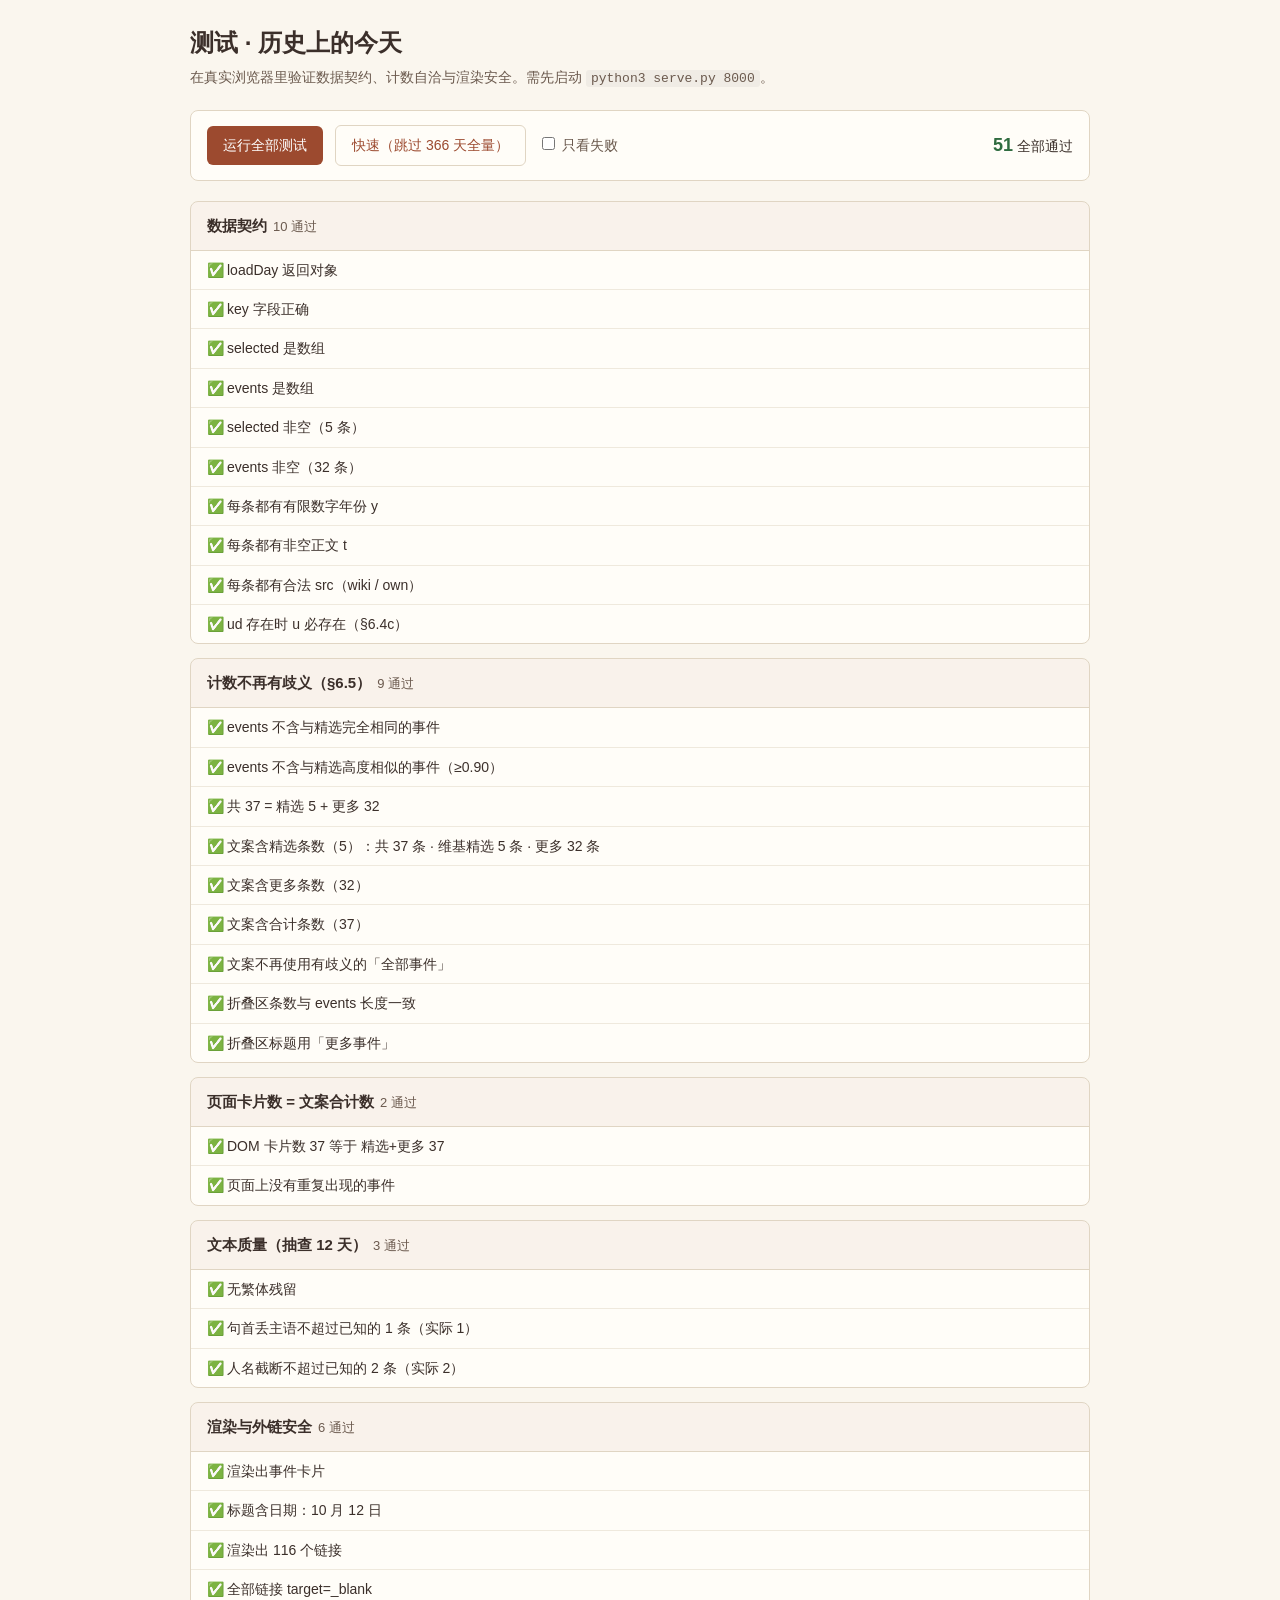
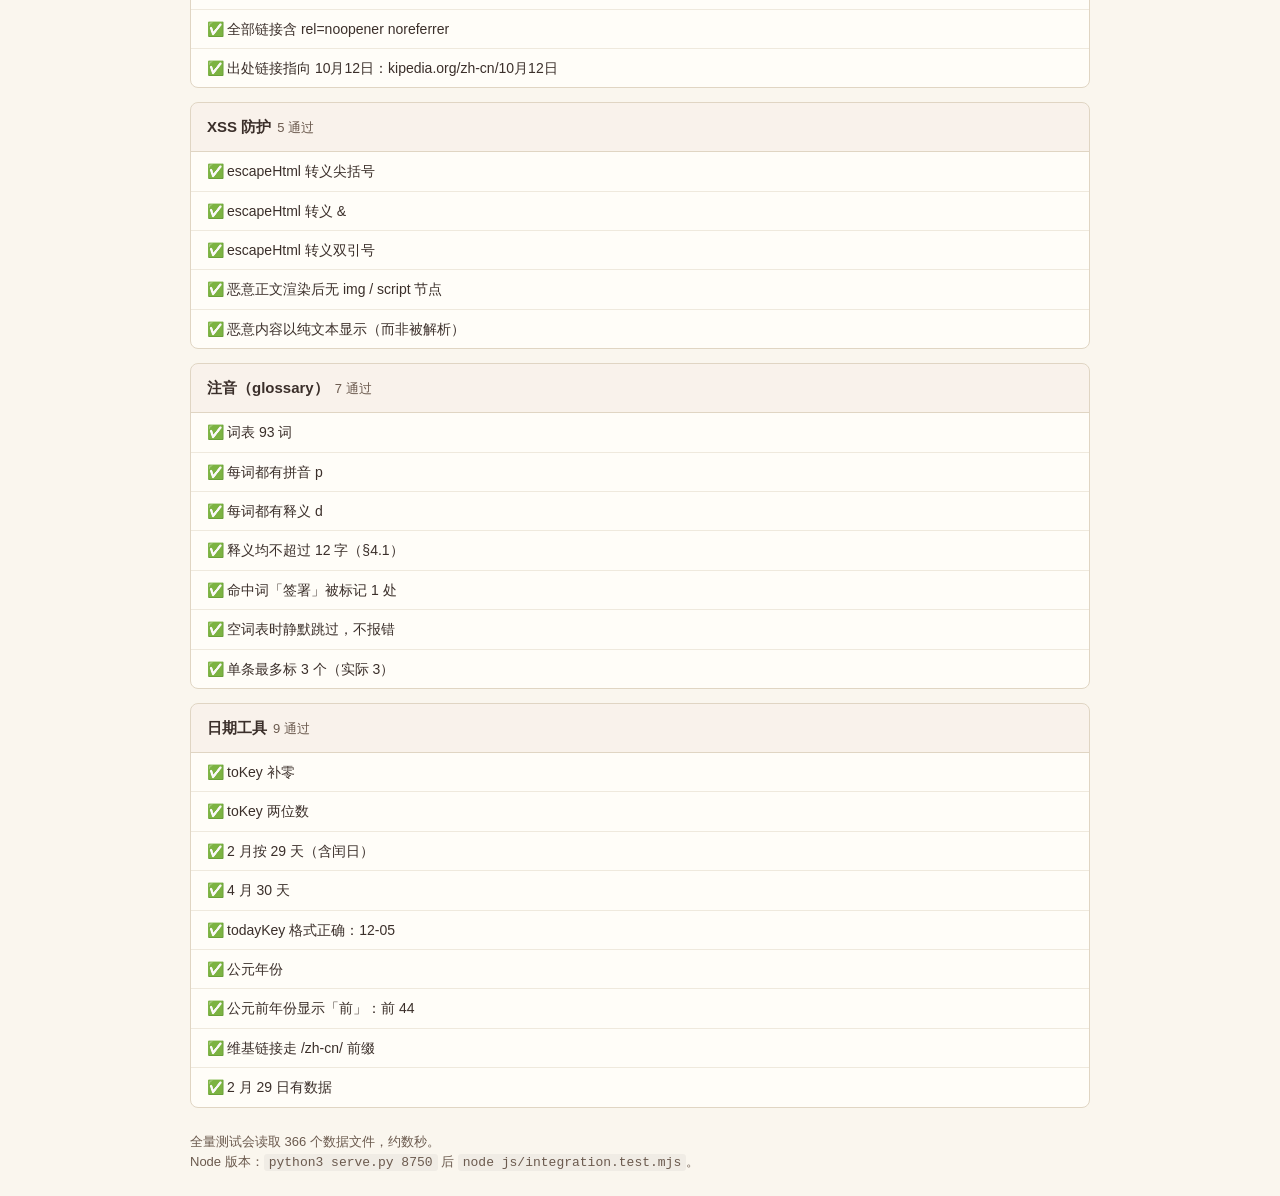
==== test.html @ 4c3e068c "精选与更多事件去重，并改掉有歧义的计数文案 用户反馈「维基精选 5 条 · 全部事件 34 条」看不懂：「全部」就该是所有， 那应该是 39 条，而数字有时显示 39、有时 34。  查下来文案歧义只" ====
<!DOCTYPE html>
<html lang="zh-Hans">
<head>
<meta charset="utf-8">
<meta name="viewport" content="width=device-width, initial-scale=1">
<title>测试 · 历史上的今天</title>
<!--
  浏览器内测试页 —— 直接打开就能看结果，不需要装 Node。

      python3 serve.py 8000      然后访问  http://127.0.0.1:8000/test.html

  和 js/*.test.mjs 的分工：
    - 这一页：在**真实浏览器**里跑，用真实数据文件验证数据契约与渲染结果。
      失败时直接显示是哪一天、哪一条，便于自查。
    - js/integration.test.mjs：在 Node 里跑，接 CI / pre-push 钩子。
  两者断言重叠但不互相替代 —— 浏览器能发现 Node 的 DOM 替身发现不了的问题
  （真实 innerHTML 解析、真实 a.rel 归一化等）。

  ⚠ renderDay() 直接写页面上的真实节点，所以下方 #sandbox 里按
    index.html 的结构放了一份同 id 的替身。改 index.html 的结构时，
    这里要同步 —— 否则测试会以「找不到节点」的形式失败。
-->
<style>
  :root{
    --bg:#faf6ee; --card:#fffdf8; --text:#3b2f2a; --sub:#6b5a4e;
    --ok:#2f6b3f; --bad:#9c2f2f; --warn:#8a6a2f;
    --border:#e0d5c3; --accent:#9c4a2f;
  }
  *{box-sizing:border-box}
  body{
    margin:0; padding:24px;
    background:var(--bg); color:var(--text);
    font:16px/1.6 -apple-system,BlinkMacSystemFont,'PingFang SC','Microsoft YaHei',sans-serif;
  }
  .wrap{max-width:900px;margin:0 auto}
  h1{font-size:24px;margin:0 0 4px}
  .lede{color:var(--sub);font-size:14px;margin:0 0 20px}
  .bar{
    display:flex;gap:12px;align-items:center;flex-wrap:wrap;
    padding:14px 16px;margin-bottom:20px;
    background:var(--card);border:1px solid var(--border);border-radius:8px;
    position:sticky;top:0;z-index:5;
  }
  button{
    font:inherit;font-size:14px;padding:8px 16px;cursor:pointer;
    background:var(--accent);color:#fff;border:none;border-radius:6px;
  }
  button:hover{opacity:.9}
  button:disabled{opacity:.5;cursor:default}
  button.sec{background:transparent;color:var(--accent);border:1px solid var(--border)}
  .tally{margin-left:auto;font-variant-numeric:tabular-nums;font-size:14px}
  .tally b{font-size:18px}
  .t-ok{color:var(--ok)} .t-bad{color:var(--bad)} .t-run{color:var(--warn)}
  section.grp{
    background:var(--card);border:1px solid var(--border);
    border-radius:8px;margin-bottom:14px;overflow:hidden;
  }
  section.grp > h2{
    font-size:15px;margin:0;padding:12px 16px;
    background:rgba(156,74,47,.06);border-bottom:1px solid var(--border);
  }
  section.grp > h2 .n{font-weight:400;color:var(--sub);font-size:13px;margin-left:6px}
  ul{list-style:none;margin:0;padding:0}
  li{padding:8px 16px;border-bottom:1px solid rgba(224,213,195,.5);font-size:14px}
  li:last-child{border-bottom:none}
  li .ic{display:inline-block;width:20px}
  li.pass .ic{color:var(--ok)} li.fail .ic{color:var(--bad)}
  li.fail{background:rgba(156,47,47,.05)}
  li .why{display:block;margin:4px 0 0 20px;color:var(--bad);font-size:13px;
          font-family:ui-monospace,Menlo,Consolas,monospace;white-space:pre-wrap}
  .hide-pass li.pass{display:none}
  .empty{padding:14px 16px;color:var(--sub);font-size:14px}
  footer{margin-top:24px;color:var(--sub);font-size:13px}
  code{background:rgba(0,0,0,.04);padding:1px 5px;border-radius:3px;font-size:13px}
  /* 渲染替身：测试用，不展示 */
  #sandbox{position:absolute;left:-9999px;top:0;width:900px}
</style>
</head>
<body>
<div class="wrap">
  <h1>测试 · 历史上的今天</h1>
  <p class="lede">
    在真实浏览器里验证数据契约、计数自洽与渲染安全。需先启动
    <code>python3 serve.py 8000</code>。
  </p>

  <div class="bar">
    <button id="run">运行全部测试</button>
    <button id="runFast" class="sec">快速（跳过 366 天全量）</button>
    <label style="font-size:14px;color:var(--sub)">
      <input type="checkbox" id="onlyFail"> 只看失败
    </label>
    <span class="tally" id="tally">尚未运行</span>
  </div>

  <div id="out"></div>

  <footer>
    全量测试会读取 366 个数据文件，约数秒。<br>
    Node 版本：<code>python3 serve.py 8750</code> 后
    <code>node js/integration.test.mjs</code>。
  </footer>
</div>

<!-- renderDay() 需要的真实节点，结构对齐 index.html -->
<div id="sandbox" aria-hidden="true">
  <h1 id="heroDate"></h1>
  <p id="heroMeta"></p>
  <!-- ⚠ sourceLink 的 target/rel 由 index.html 的静态标记提供（renderDay
       只改 href 与文字），所以替身这里也必须带上 —— 否则「全部外链
       带 rel」那条会以测试替身自身的缺陷形式失败，而不是真有问题。 -->
  <p><a id="sourceLink" href="#" target="_blank" rel="noopener noreferrer"></a></p>
  <div id="filterBar"></div>
  <p id="emptyState" hidden></p>
  <div class="content">
    <section class="selected-section"><div id="selectedList"></div></section>
    <section class="events-section">
      <button id="evtToggle" aria-expanded="false">
        <span id="evtTitle">更多事件（<span id="evtCount">0</span>）</span>
      </button>
      <div id="eventsList"></div>
    </section>
  </div>
  <span id="fetchDate"></span>
</div>

<script type="module">
import { loadDay, toKey, todayKey, daysInMonth } from './js/api.js';
import { loadGlossary, findMarks, MAX_MARKS_PER_EVENT } from './js/glossary.js';
import { renderDay, escapeHtml, wikiUrl, formatYear, setCategory } from './js/render.js';

/* ---------- 极简测试框架 ---------- */
const groups = [];
let cur = null;
function group(name, fn, slow = false) { groups.push({ name, fn, slow }); }
function ok(cond, name, detail = '') {
  cur.items.push({ pass: !!cond, name, detail: cond ? '' : String(detail) });
}
function eq(a, b, name) {
  ok(a === b, name, `期望 ${JSON.stringify(b)}，实际 ${JSON.stringify(a)}`);
}

const out = document.getElementById('out');
const tally = document.getElementById('tally');

function paint() {
  out.innerHTML = '';
  for (const g of groups) {
    if (!g.items) continue;
    const p = g.items.filter(i => i.pass).length;
    const f = g.items.length - p;
    const sec = document.createElement('section');
    sec.className = 'grp';
    const head = document.createElement('h2');
    head.textContent = g.name;
    const n = document.createElement('span');
    n.className = 'n';
    n.textContent = f ? `${p} 通过 · ${f} 失败` : `${p} 通过`;
    if (f) n.style.color = 'var(--bad)';
    head.appendChild(n);
    sec.appendChild(head);
    const ul = document.createElement('ul');
    for (const it of g.items) {
      const li = document.createElement('li');
      li.className = it.pass ? 'pass' : 'fail';
      const ic = document.createElement('span');
      ic.className = 'ic';
      ic.textContent = it.pass ? '✅' : '❌';
      li.appendChild(ic);
      li.appendChild(document.createTextNode(it.name));
      if (!it.pass && it.detail) {
        const w = document.createElement('span');
        w.className = 'why';
        w.textContent = it.detail;
        li.appendChild(w);
      }
      ul.appendChild(li);
    }
    sec.appendChild(ul);
    out.appendChild(sec);
  }
  const all = groups.flatMap(g => g.items || []);
  const p = all.filter(i => i.pass).length;
  const f = all.length - p;
  tally.innerHTML = '';
  const b = document.createElement('b');
  b.className = f ? 't-bad' : 't-ok';
  b.textContent = f ? String(f) : String(p);
  tally.appendChild(b);
  tally.appendChild(document.createTextNode(f ? ` 失败 · ${p} 通过` : ' 全部通过'));
}

/* ---------- 工具 ---------- */
const norm = s => s.replace(/（图）/g, '');

// Dice 系数（按二元组）—— 够用来识别「是不是同一件事」
function similar(a, b) {
  if (a === b) return 1;
  const bg = s => {
    const m = new Map();
    for (let i = 0; i < s.length - 1; i++) {
      const g = s.slice(i, i + 2);
      m.set(g, (m.get(g) || 0) + 1);
    }
    return m;
  };
  const A = bg(a), B = bg(b);
  let inter = 0, total = 0;
  for (const [g, c] of A) { total += c; if (B.has(g)) inter += Math.min(c, B.get(g)); }
  for (const [, c] of B) total += c;
  return total ? (2 * inter) / total : 0;
}

function allDayKeys() {
  const out = [];
  for (let m = 1; m <= 12; m++)
    for (let d = 1; d <= daysInMonth(m); d++) out.push(toKey(m, d));
  return out;
}

/* 找出某天里 events 与 selected 重复的条目 */
function dupsIn(day) {
  const selSet = new Set(day.selected.map(e => norm(e.t)));
  const exact = day.events.filter(e => selSet.has(norm(e.t)));
  const near = day.events.filter(e => !selSet.has(norm(e.t)) &&
    day.selected.some(s => s.y === e.y && similar(norm(s.t), norm(e.t)) >= 0.90));
  return { exact, near };
}

/* ---------- 测试 ---------- */

group('数据契约', async () => {
  const day = await loadDay('10-12');
  ok(day && typeof day === 'object', 'loadDay 返回对象');
  eq(day.key, '10-12', 'key 字段正确');
  ok(Array.isArray(day.selected), 'selected 是数组');
  ok(Array.isArray(day.events), 'events 是数组');
  ok(day.selected.length > 0, `selected 非空（${day.selected.length} 条）`);
  ok(day.events.length > 0, `events 非空（${day.events.length} 条）`);
  const all = [...day.selected, ...day.events];
  ok(all.every(e => typeof e.y === 'number' && Number.isFinite(e.y)),
     '每条都有有限数字年份 y');
  ok(all.every(e => typeof e.t === 'string' && e.t.length > 0),
     '每条都有非空正文 t');
  ok(all.every(e => e.src === 'wiki' || e.src === 'own'),
     '每条都有合法 src（wiki / own）');
  ok(all.every(e => !e.ud || e.u), 'ud 存在时 u 必存在（§6.4c）');
});

group('计数不再有歧义（§6.5）', async () => {
  const day = await loadDay('10-12');
  const { exact, near } = dupsIn(day);

  // 本组核心：events 必须**不含**精选里的事件。
  // 否则「更多 N 条」和页面实际卡片数对不上 —— 这正是用户报的困惑：
  // 旧文案「全部事件 34 条」，而页面上有 39 张卡片。
  eq(exact.length, 0, 'events 不含与精选完全相同的事件',
     exact.slice(0, 3).map(e => e.t.slice(0, 36)).join(' | '));
  eq(near.length, 0, 'events 不含与精选高度相似的事件（≥0.90）',
     near.slice(0, 3).map(e => e.t.slice(0, 36)).join(' | '));

  const sel = day.selected.length, rest = day.events.length;
  ok(sel + rest > 0, `共 ${sel + rest} = 精选 ${sel} + 更多 ${rest}`);

  // 文案自身的断言：渲染后那一行必须把三个数都写出来，且加得起来
  const words = await loadGlossary();
  renderDay(day, words);
  const meta = document.getElementById('heroMeta').textContent;
  ok(meta.includes(`${sel} 条`), `文案含精选条数（${sel}）：${meta}`);
  ok(meta.includes(`${rest} 条`), `文案含更多条数（${rest}）`);
  ok(meta.includes(`${sel + rest} 条`), `文案含合计条数（${sel + rest}）`);
  ok(!meta.includes('全部事件'), '文案不再使用有歧义的「全部事件」');

  // 折叠区标题也必须是「更多」，且数字与 events 长度一致
  eq(document.getElementById('evtCount').textContent, String(rest),
     '折叠区条数与 events 长度一致');
  ok(document.getElementById('evtTitle').textContent.includes('更多'),
     '折叠区标题用「更多事件」');
});

group('页面卡片数 = 文案合计数', async () => {
  // 最直接的验证：真实渲染后数一遍 DOM 里的卡片
  const day = await loadDay('10-12');
  const words = await loadGlossary();
  setCategory(null);
  renderDay(day, words);
  const cards = document.querySelectorAll('#sandbox .event-card').length;
  const expect = day.selected.length + day.events.length;
  eq(cards, expect, `DOM 卡片数 ${cards} 等于 精选+更多 ${expect}`);

  // 同一条事件不应在页面上出现两次
  const texts = [...document.querySelectorAll('#sandbox .event-text')]
    .map(n => norm(n.textContent));
  const seen = new Set(), dup = [];
  for (const t of texts) { if (seen.has(t)) dup.push(t); seen.add(t); }
  eq(dup.length, 0, '页面上没有重复出现的事件',
     dup.slice(0, 3).map(t => t.slice(0, 36)).join(' | '));
});

group('全年 366 天计数自洽', async () => {
  const keys = allDayKeys();
  const failLoad = [], dupDays = [];
  let totalSel = 0, totalRest = 0;
  for (const k of keys) {
    const day = await loadDay(k);
    if (!day || day.isEmpty) { failLoad.push(k); continue; }
    totalSel += day.selected.length;
    totalRest += day.events.length;
    const { exact, near } = dupsIn(day);
    if (exact.length || near.length) dupDays.push(`${k}(${exact.length}+${near.length})`);
  }
  eq(failLoad.length, 0, '366 天全部可加载',
     `失败：${failLoad.slice(0, 6).join(', ')}`);
  eq(dupDays.length, 0, '没有任何一天存在精选/其余重复',
     `仍有重复：${dupDays.slice(0, 8).join(', ')}`);
  ok(totalSel > 0 && totalRest > 0,
     `全年合计：精选 ${totalSel} · 其余 ${totalRest} · 共 ${totalSel + totalRest}`);
}, true);

group('文本质量（抽查 12 天）', async () => {
  const sample = ['01-01','02-29','03-15','04-30','05-24','06-06',
                  '07-04','08-19','09-04','10-12','11-28','12-25'];
  const trad = [], headless = [], lonely = [];
  for (const k of sample) {
    const day = await loadDay(k);
    for (const e of [...day.selected, ...day.events]) {
      if (/[這個們來說時後點電話國學會賣東]/.test(e.t)) trad.push(`${k} ${e.t.slice(0,30)}`);
      if (/^(?:和(?!谐|平|解|约|议)|与(?!会|其)|及|、|，)/.test(e.t))
        headless.push(`${k} ${e.t.slice(0,30)}`);
      if (/·(?=[，。、）]|$)|(?:^|[，。、（])·/.test(e.t))
        lonely.push(`${k} ${e.t.slice(0,30)}`);
    }
  }
  eq(trad.length, 0, '无繁体残留', trad.slice(0, 3).join(' | '));

  // 上游残缺：events 端点里也没有完好版本的，只能人工修。
  // 全年共 8 条（spec.md §10.1 同一张清单），抽查的 12 天里落了 3 条。
  // 这里断言「不超过已知数量」而不是「为 0 」—— 否则每次跑都红，
  // 红灯就失去意义了。修完人工清单后把下面两个数字改成 0。
  const KNOWN_HEADLESS = 1;   // 11-28 1660 皇家学会（与等12名科学家…）
  const KNOWN_LONELY = 2;     // 04-30 1789 华盛顿、11-28 1919 阿斯特
  ok(headless.length <= KNOWN_HEADLESS,
     `句首丢主语不超过已知的 ${KNOWN_HEADLESS} 条（实际 ${headless.length}）`,
     headless.join(' | '));
  ok(lonely.length <= KNOWN_LONELY,
     `人名截断不超过已知的 ${KNOWN_LONELY} 条（实际 ${lonely.length}）`,
     lonely.join(' | '));
});

group('已知上游残缺清单（全年 5 条，待人工修）', async () => {
  // 把残缺条目列出来，而不是让它们以「失败」的形式出现 ——
  // 这是待办清单，不是回归。数量变多才算回归。
  const keys = allDayKeys();
  const broken = [];
  for (const k of keys) {
    const day = await loadDay(k);
    if (!day || day.isEmpty) continue;
    for (const e of day.selected) {
      if (/^(?:和(?!谐|平|解|约|议)|与(?!会|其)|及|、|，)/.test(e.t) ||
          /·(?=[，。、）]|$)|(?:^|[，。、（])·/.test(e.t))
        broken.push(`${k} ${e.y} ${e.t.slice(0, 34)}`);
    }
  }
  ok(broken.length <= 5,
     `残缺条目不超过已知的 5 条（实际 ${broken.length}）`,
     broken.join('\n'));
  for (const b of broken) ok(true, `待人工修：${b}`);
}, true);

group('渲染与外链安全', async () => {
  const day = await loadDay('10-12');
  const words = await loadGlossary();
  renderDay(day, words);

  ok(document.querySelectorAll('#sandbox .event-card').length > 0, '渲染出事件卡片');
  ok(document.getElementById('heroDate').textContent.includes('10'),
     `标题含日期：${document.getElementById('heroDate').textContent}`);

  const links = [...document.querySelectorAll('#sandbox a')];
  ok(links.length > 0, `渲染出 ${links.length} 个链接`);
  // 点出去就离开本站，不该顶掉用户正在看的日期（layout.md §5.6b）
  const noBlank = links.filter(a => a.target !== '_blank');
  eq(noBlank.length, 0, '全部链接 target=_blank',
     noBlank.slice(0, 3).map(a => a.textContent).join(' | '));
  const noRel = links.filter(a =>
    !(a.rel || '').includes('noopener') || !(a.rel || '').includes('noreferrer'));
  eq(noRel.length, 0, '全部链接含 rel=noopener noreferrer',
     noRel.slice(0, 3).map(a => a.textContent).join(' | '));

  // 出处链接必须指向当天的维基日期条目
  const src = document.getElementById('sourceLink');
  ok(src.href.includes('10') && src.href.includes('12'),
     `出处链接指向 10月12日：${decodeURIComponent(src.href).slice(-24)}`);
});

group('XSS 防护', async () => {
  eq(escapeHtml('<img src=x onerror=alert(1)>'),
     '&lt;img src=x onerror=alert(1)&gt;', 'escapeHtml 转义尖括号');
  ok(escapeHtml('a&b').includes('&amp;'), 'escapeHtml 转义 &');
  ok(escapeHtml('"q"').includes('&quot;'), 'escapeHtml 转义双引号');

  // 把恶意正文灌进真实渲染链路，再检查有没有可执行节点落地
  const words = await loadGlossary();
  const evil = {
    key: '10-12',
    generated: '2026-10',
    selected: [{ y: 2000, t: '<img src=x onerror="alert(1)">', src: 'wiki' }],
    events: [{ y: 2001, t: '<script>alert(2)<\/script>', src: 'wiki' }],
  };
  renderDay(evil, words);
  eq(document.querySelectorAll('#sandbox img, #sandbox script').length, 0,
     '恶意正文渲染后无 img / script 节点');
  ok(document.querySelector('#sandbox .event-text').textContent.includes('<img'),
     '恶意内容以纯文本显示（而非被解析）');
});

group('注音（glossary）', async () => {
  const words = await loadGlossary();
  const keys = Object.keys(words);
  ok(keys.length > 0, `词表 ${keys.length} 词`);
  ok(keys.every(k => words[k].p), '每词都有拼音 p');
  ok(keys.every(k => words[k].d), '每词都有释义 d');
  const tooLong = keys.filter(k => words[k].d.length > 12);
  eq(tooLong.length, 0, '释义均不超过 12 字（§4.1）',
     tooLong.slice(0, 3).map(k => `${k}:${words[k].d}`).join(' | '));

  const probe = keys[0];
  ok(findMarks(`前置${probe}后置`, words).length === 1,
     `命中词「${probe}」被标记 1 处`);
  eq(findMarks('完全没有难词的普通句子', {}).length, 0,
     '空词表时静默跳过，不报错');
  const many = findMarks(keys.slice(0, 8).join('、'), words);
  ok(many.length <= MAX_MARKS_PER_EVENT,
     `单条最多标 ${MAX_MARKS_PER_EVENT} 个（实际 ${many.length}）`);
});

group('日期工具', async () => {
  eq(toKey(1, 1), '01-01', 'toKey 补零');
  eq(toKey(10, 12), '10-12', 'toKey 两位数');
  eq(daysInMonth(2), 29, '2 月按 29 天（含闰日）');
  eq(daysInMonth(4), 30, '4 月 30 天');
  ok(/^\d{2}-\d{2}$/.test(todayKey()), `todayKey 格式正确：${todayKey()}`);
  eq(formatYear(2000), '2000', '公元年份');
  ok(formatYear(-44).includes('前'), `公元前年份显示「前」：${formatYear(-44)}`);
  ok(wikiUrl('测试').includes('/zh-cn/'), '维基链接走 /zh-cn/ 前缀');

  const leap = await loadDay('02-29');
  ok(leap && !leap.isEmpty, '2 月 29 日有数据');
});

/* ---------- 运行 ---------- */
async function run(skipSlow) {
  const btns = [...document.querySelectorAll('button')].filter(b => b.id);
  btns.forEach(b => b.disabled = true);
  tally.innerHTML = '<span class="t-run">运行中…</span>';
  for (const g of groups) g.items = null;
  paint();

  for (const g of groups) {
    if (skipSlow && g.slow) continue;
    cur = g;
    g.items = [];
    try {
      await g.fn();
    } catch (e) {
      g.items.push({ pass: false, name: '该组抛出异常', detail: (e && e.stack) || String(e) });
    }
    paint();
    await new Promise(r => requestAnimationFrame(r));
  }
  btns.forEach(b => b.disabled = false);

  // 给无头浏览器／CI 一个机器可读的结论
  const all = groups.flatMap(g => g.items || []);
  const failed = all.filter(i => !i.pass).length;
  document.body.dataset.done = '1';
  document.body.dataset.fail = String(failed);
  document.body.dataset.pass = String(all.length - failed);
}

document.getElementById('run').onclick = () => run(false);
document.getElementById('runFast').onclick = () => run(true);
document.getElementById('onlyFail').onchange = e =>
  out.classList.toggle('hide-pass', e.target.checked);

// 打开即跑。带 ?all=1 时跑全量 —— 便于无头浏览器／CI 一次跑完：
//   google-chrome --headless --dump-dom 'http://127.0.0.1:8000/test.html?all=1'
// 跑完会在 <body> 上写 data-done 与 data-fail，方便脚本判断成败。
const runAll = new URLSearchParams(location.search).get('all') === '1';
run(!runAll);
</script>
</body>
</html>
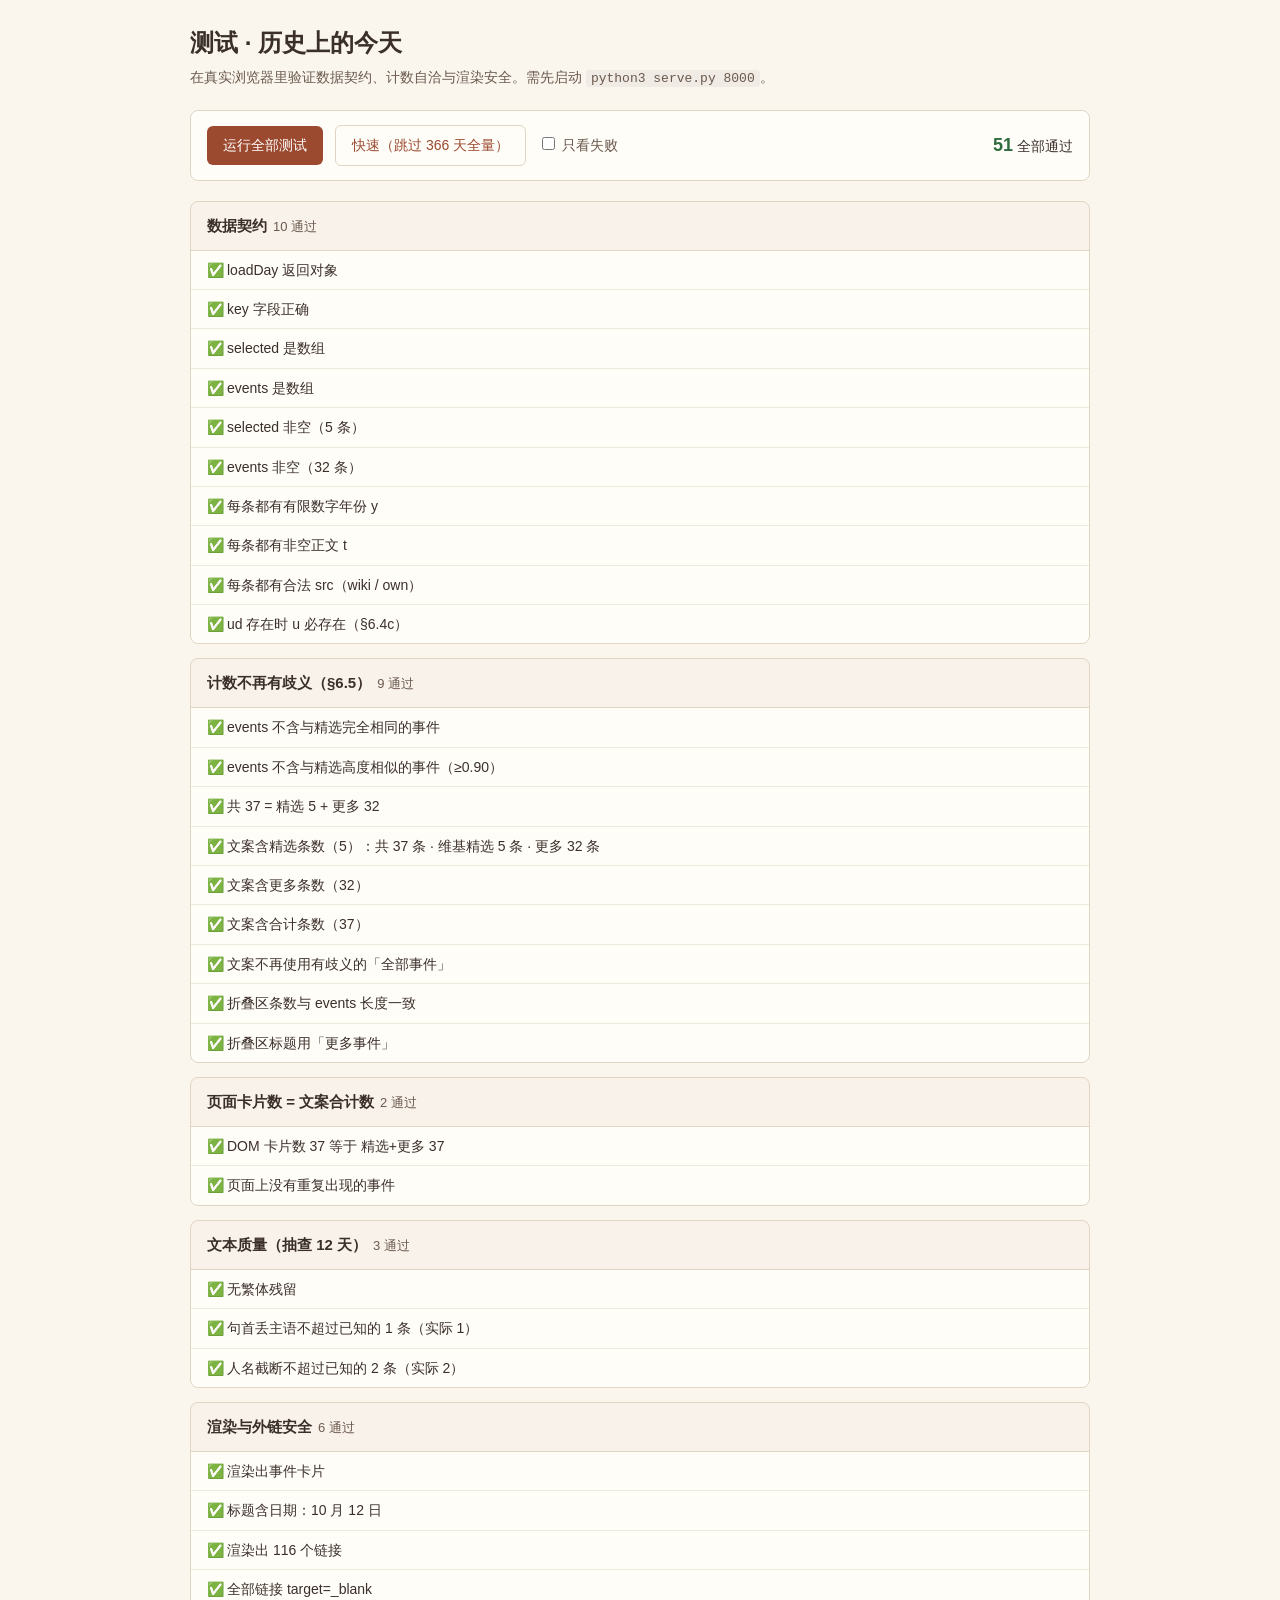
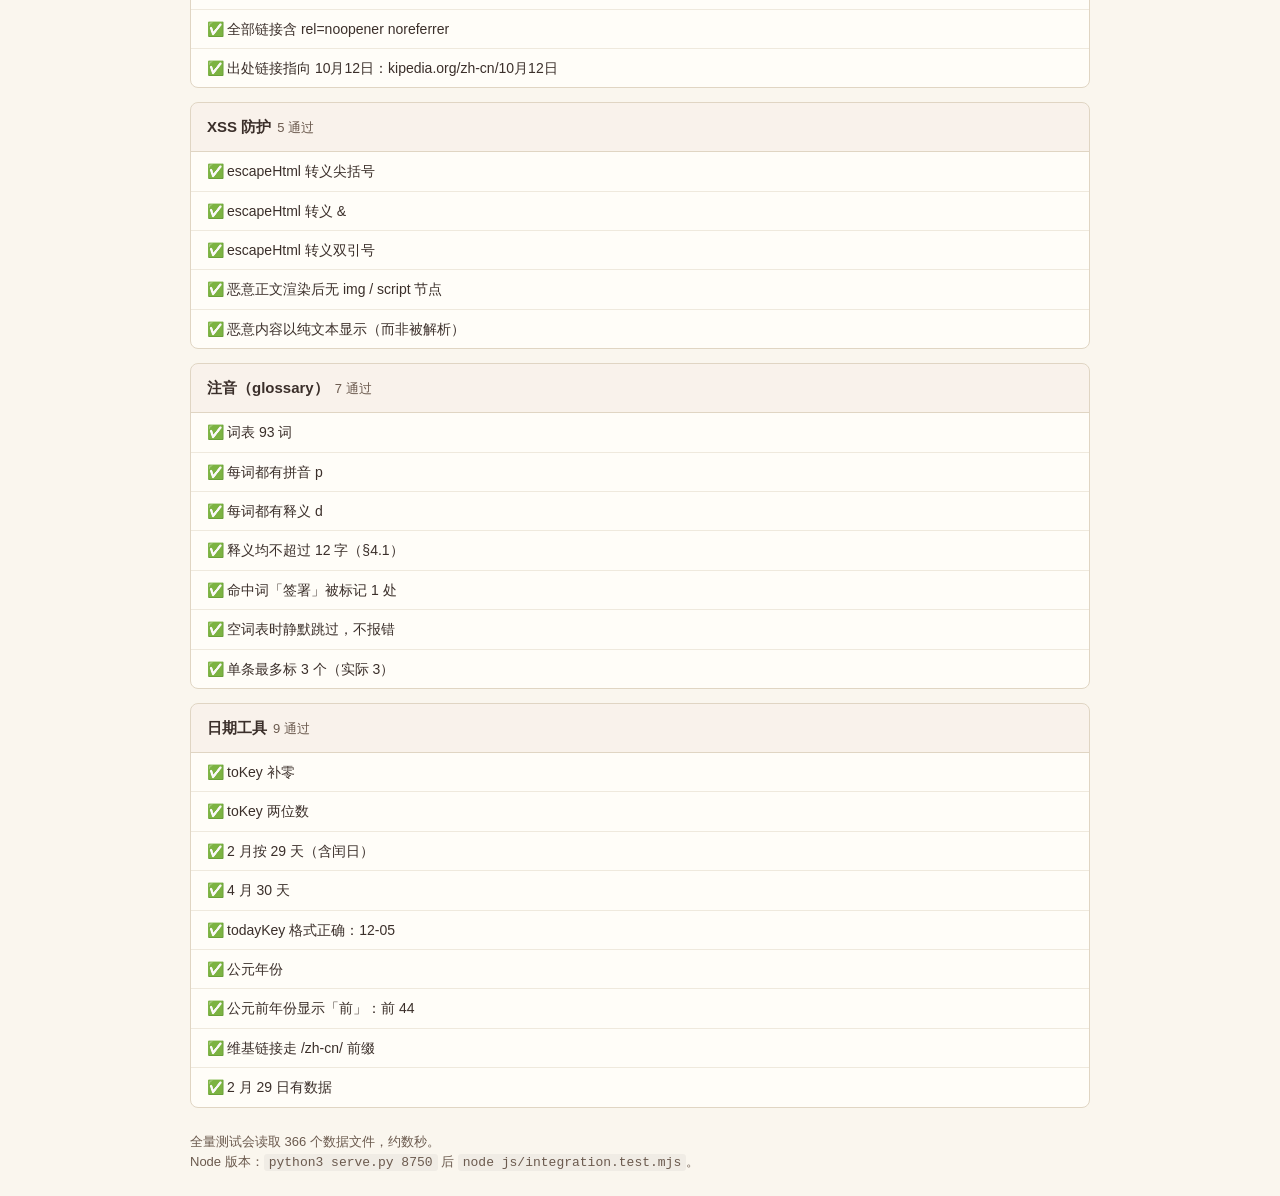
==== commit 150f49ad: "内容分级：标记 1,157 条需家长陪读的条目（§4.3） spec §4.3 标着「必须」，但此前 15,317 条里一条都没标。本站最小读者 10 岁，而 10/09 一天之内就有屠杀上万人、刺杀" ====
--- a/test.html
+++ b/test.html
@@ -4,6 +4,7 @@
 <meta charset="utf-8">
 <meta name="viewport" content="width=device-width, initial-scale=1">
 <title>测试 · 历史上的今天</title>
+<link rel="icon" type="image/svg+xml" href="assets/icon.svg">
 <!--
   浏览器内测试页 —— 直接打开就能看结果，不需要装 Node。
 
@@ -317,6 +318,47 @@
      `全年合计：精选 ${totalSel} · 其余 ${totalRest} · 共 ${totalSel + totalRest}`);
 }, true);
 
+group('内容分级 sensitive（§4.3）', async () => {
+  // 测试自备暴力词表，不从 tag_sensitive.py 抄 —— 两边独立才互相兜底。
+  const VIOLENT = /屠杀|刺杀|遇刺|行刺|暗杀|处决|枪决|枪杀|绞刑|火刑|断头台|问吊|杀害|杀死|自杀式|集中营|毒气|酷刑|强奸|轮奸|暴行|种族清洗|种族灭绝|大清洗|核试验|核爆|原子弹|斩首|凌迟|活埋|虐杀|殉情|自尽|服毒|切腹|灭门|焚城|枪手|枪击|扫射|枪战|恐怖|炸弹|爆炸|纵火|劫机|空袭|轰炸|炮击|炮轰|击落|袭击|人质|劫持|绑架|武装分子|开枪|持枪/;
+  // 这些是人类反对暴行的叙述，**不该**标 —— 把进步标成不宜儿童是错的
+  const MUST_NOT = [
+    ['法国废除死刑。', '废除死刑'],
+    ['英国废除死刑。', '废除死刑'],
+    ['南非白人国会通过结束种族隔离政策。', '结束种族隔离'],
+    ['联合国大会通过《禁止酷刑公约》。', '禁止酷刑公约'],
+  ];
+  const keys = allDayKeys();
+  let total = 0, inSel = 0;
+  const badType = [], noViolence = [], wrongFlag = [];
+  for (const k of keys) {
+    const day = await loadDay(k);
+    if (!day || day.isEmpty) continue;
+    for (const g of ['selected', 'events']) {
+      for (const it of day[g]) {
+        if (!('sensitive' in it)) {
+          continue;
+        }
+        total++;
+        if (g === 'selected') inSel++;
+        if (it.sensitive !== true) badType.push(`${k}:${it.sensitive}`);
+        if (!VIOLENT.test(it.t)) noViolence.push(`${k}:${it.t.slice(0, 18)}`);
+        for (const [txt, label] of MUST_NOT) {
+          if (it.t === txt) wrongFlag.push(`${k}:${label}`);
+        }
+      }
+    }
+  }
+  ok(total > 0, `全年标记 ${total} 条（精选内 ${inSel} 条，首屏可见）`,
+     '一条都没标 —— §4.3 要求屠杀/刺杀/处决类必标');
+  eq(badType.length, 0, 'sensitive 只用 true，不用假值',
+     badType.slice(0, 4).join(', '));
+  eq(noViolence.length, 0, '标记的条目正文确有暴力内容（无误标）',
+     noViolence.slice(0, 4).join(' | '));
+  eq(wrongFlag.length, 0, '「废除死刑」「禁止酷刑」等进步叙述未被误标',
+     wrongFlag.slice(0, 4).join(', '));
+}, true);
+
 group('文本质量（抽查 12 天）', async () => {
   const sample = ['01-01','02-29','03-15','04-30','05-24','06-06',
                   '07-04','08-19','09-04','10-12','11-28','12-25'];
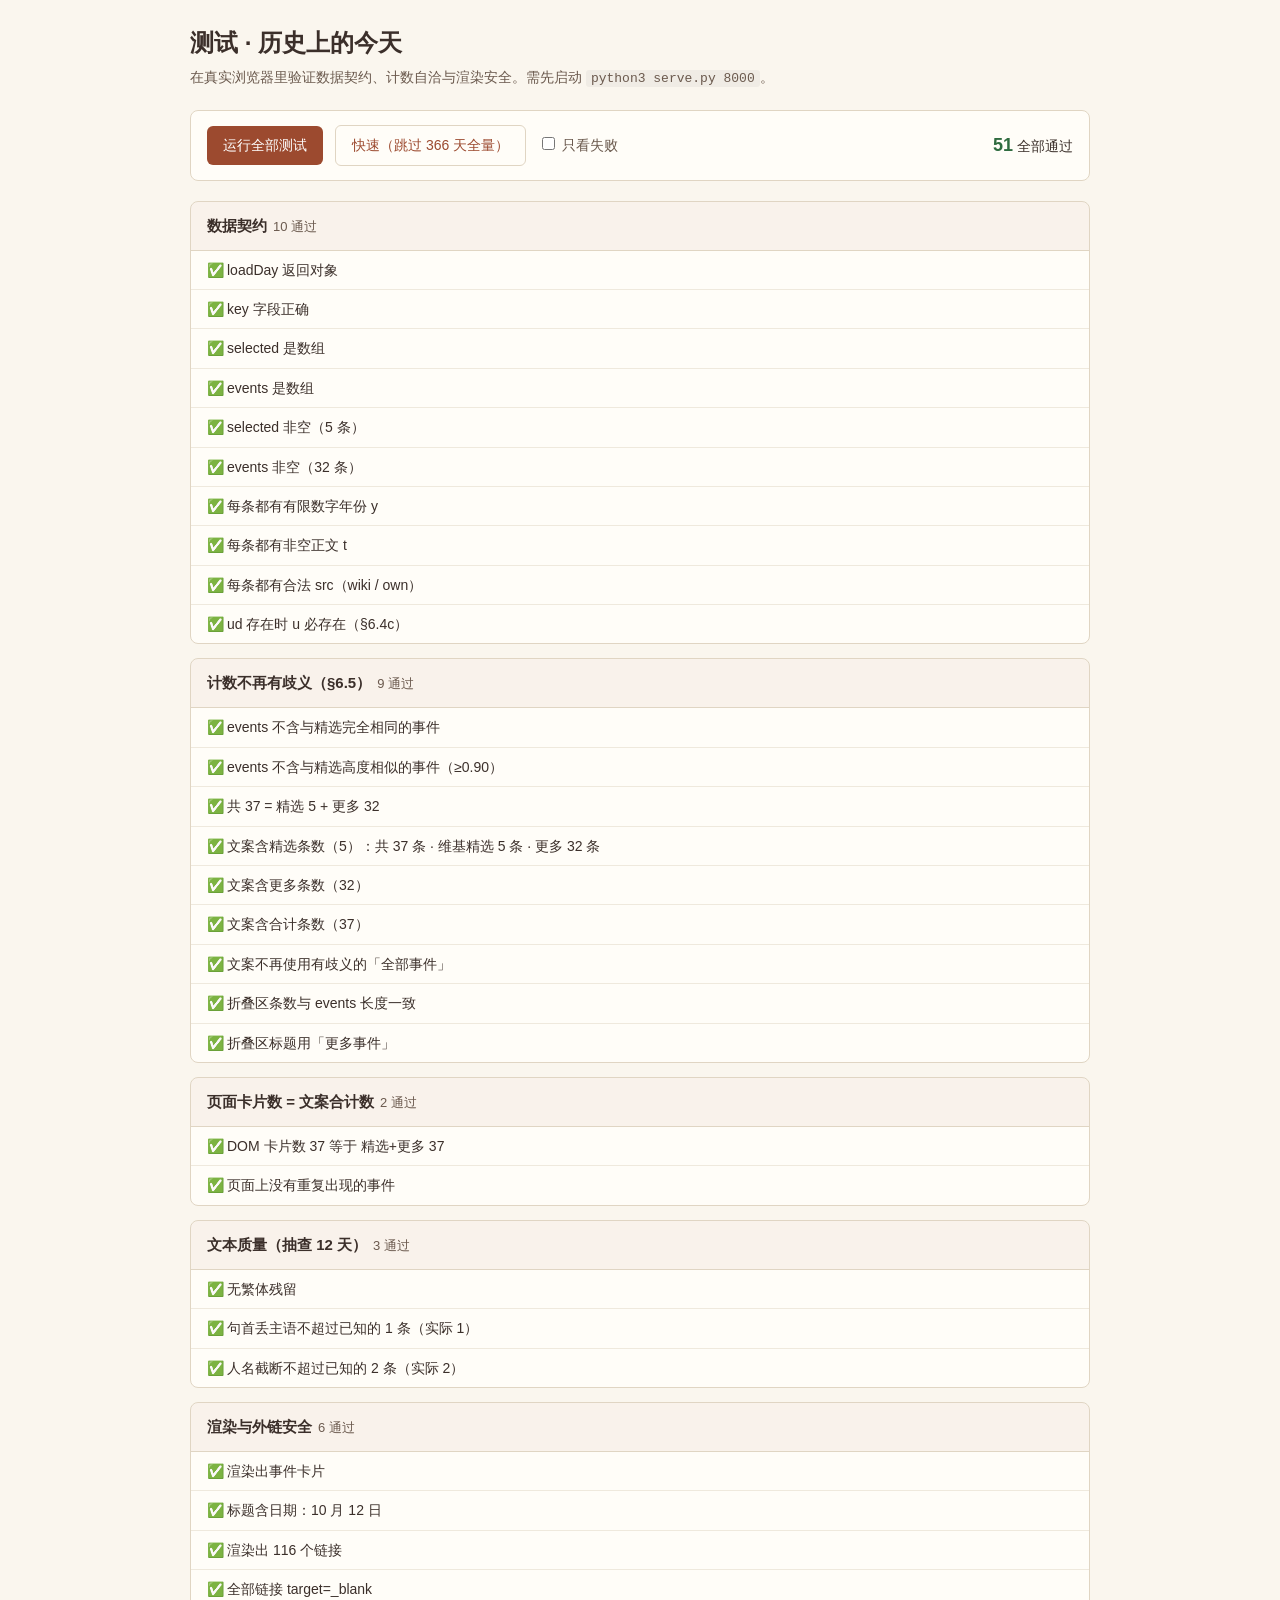
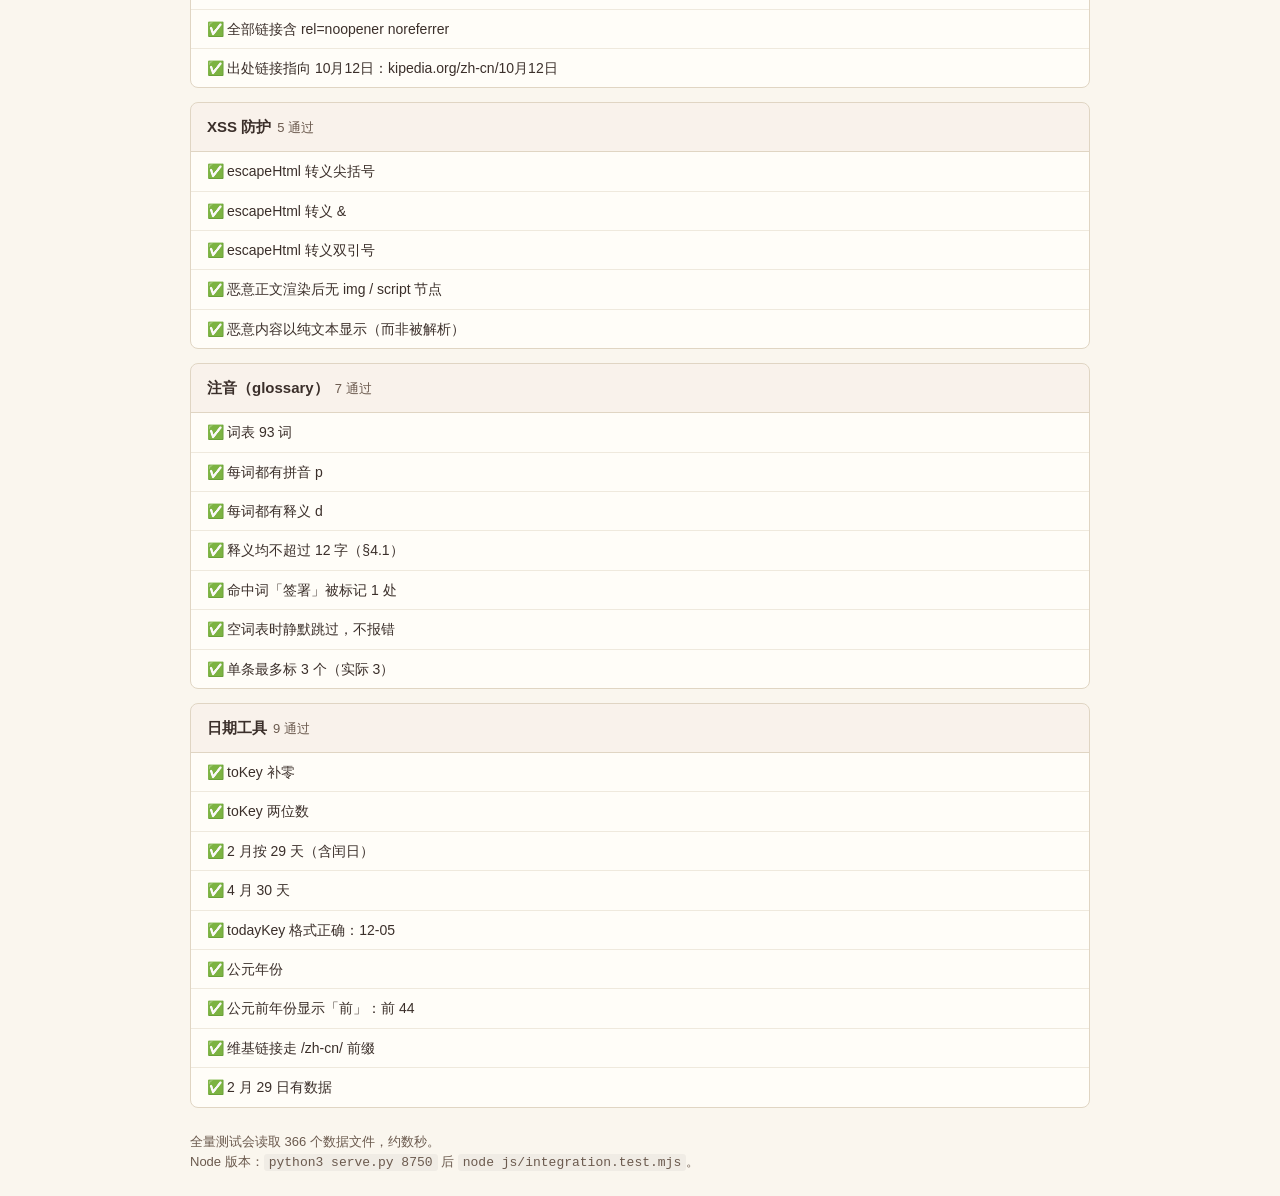
==== commit e7c61ffc: "加分享预览卡片，并补全 24 条空书名号 两件发布前的事。  一、分享预览（§9.5） -------------------- 此前 index.html 没有任何 og: 标签，链接粘到微信/Sl" ====
--- a/test.html
+++ b/test.html
@@ -407,6 +407,26 @@
      `残缺条目不超过已知的 5 条（实际 ${broken.length}）`,
      broken.join('\n'));
   for (const b of broken) ok(true, `待人工修：${b}`);
+
+  // 空书名号《》/「」：已补 24 条（scripts/fill_empty_titles.py），
+  // 剩 5 条链接里也找不到可靠答案 —— 01-07《查理周刊》、03-19 无候选、
+  // 09-08 缺英文原文、11-19《葛底斯堡演说》、12-21 与详情链接重复。
+  const emptyMarks = [], filled = [];
+  for (const k of keys) {
+    const day = await loadDay(k);
+    if (!day || day.isEmpty) continue;
+    for (const e of [...day.selected, ...day.events]) {
+      if (/《》|「」/.test(e.t)) emptyMarks.push(`${k} ${e.t.slice(0, 30)}`);
+      if (e.filled_title === true) filled.push(k);
+    }
+  }
+  ok(emptyMarks.length <= 5,
+     `空书名号残缺不超过已知的 5 条（实际 ${emptyMarks.length}）`,
+     emptyMarks.join('\n'));
+  ok(filled.length === 24,
+     `已补全的标题仍在（${filled.length} 条）`,
+     `实际 ${filled.length} 条 —— 少了说明 gen_otd.py 重跑把补全冲掉了`);
+  for (const b of emptyMarks) ok(true, `待人工修：${b}`);
 }, true);
 
 group('渲染与外链安全', async () => {
